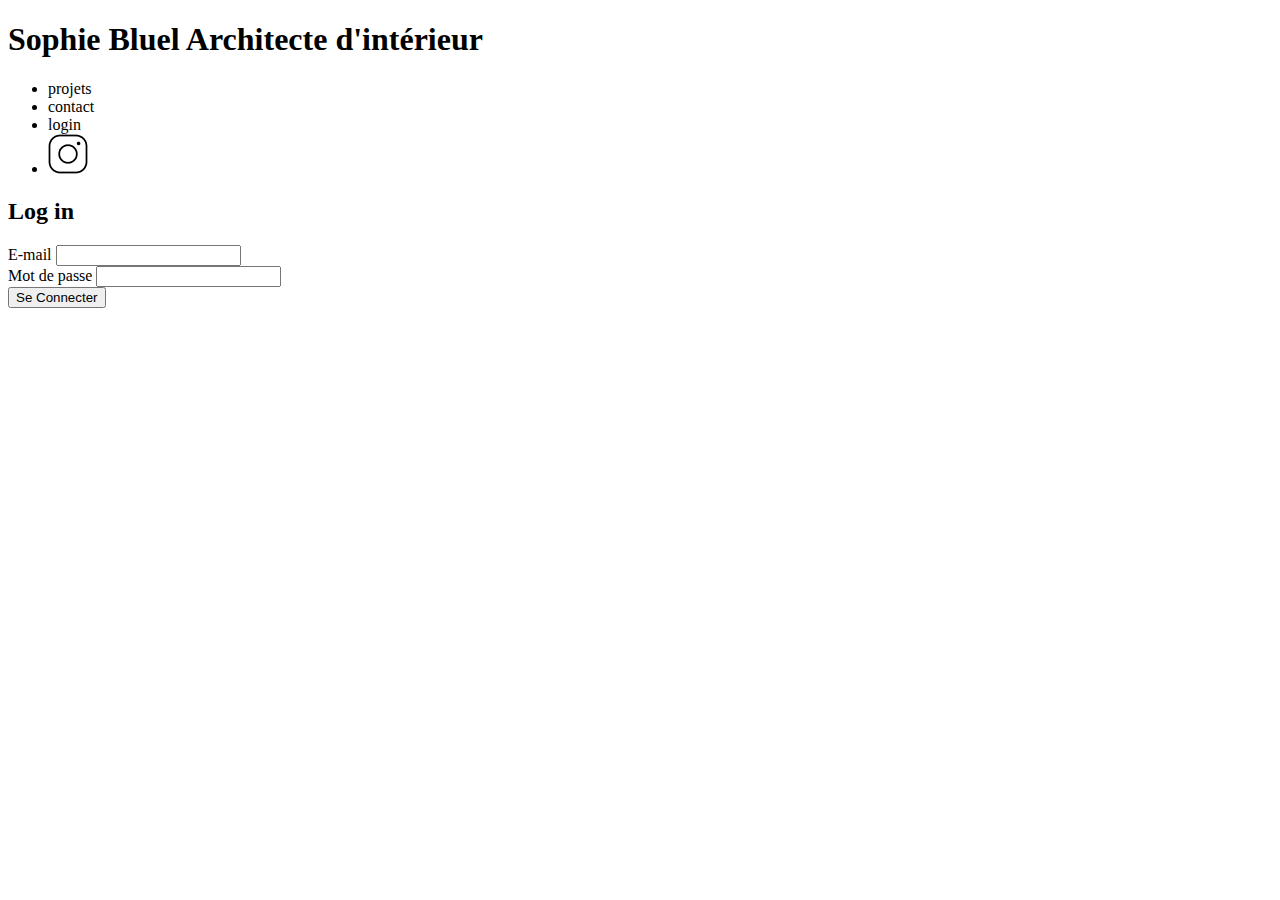
==== login.html @ 17e56d1c "feat: add login.js" ====
<!DOCTYPE html>
<html>
<head>
  <title>Log in</title>
</head>
<body>
    <header>
        <h1>Sophie Bluel <span>Architecte d'intérieur</span></h1>
        <nav>
            <ul>
                <li>projets</li>
                <li>contact</li>
                <li>login</li>
                <li><img src="./assets/icons/instagram.png" alt="Instagram"></li>
            </ul>
        </nav>
    </header>
  <h2>Log in</h2>
  <form action="/users/login" method="post">
    <div>
      <label for="username">E-mail</label>
      <input type="text" id="username" name="username" required>
    </div>
    <div>
      <label for="password">Mot de passe</label>
      <input type="password" id="password" name="password" required>
    </div>
    <div>
      <input type="submit" value="Se Connecter">
    </div>
  </form>
  <script src="js/login.js"></script>
</body>
</html>
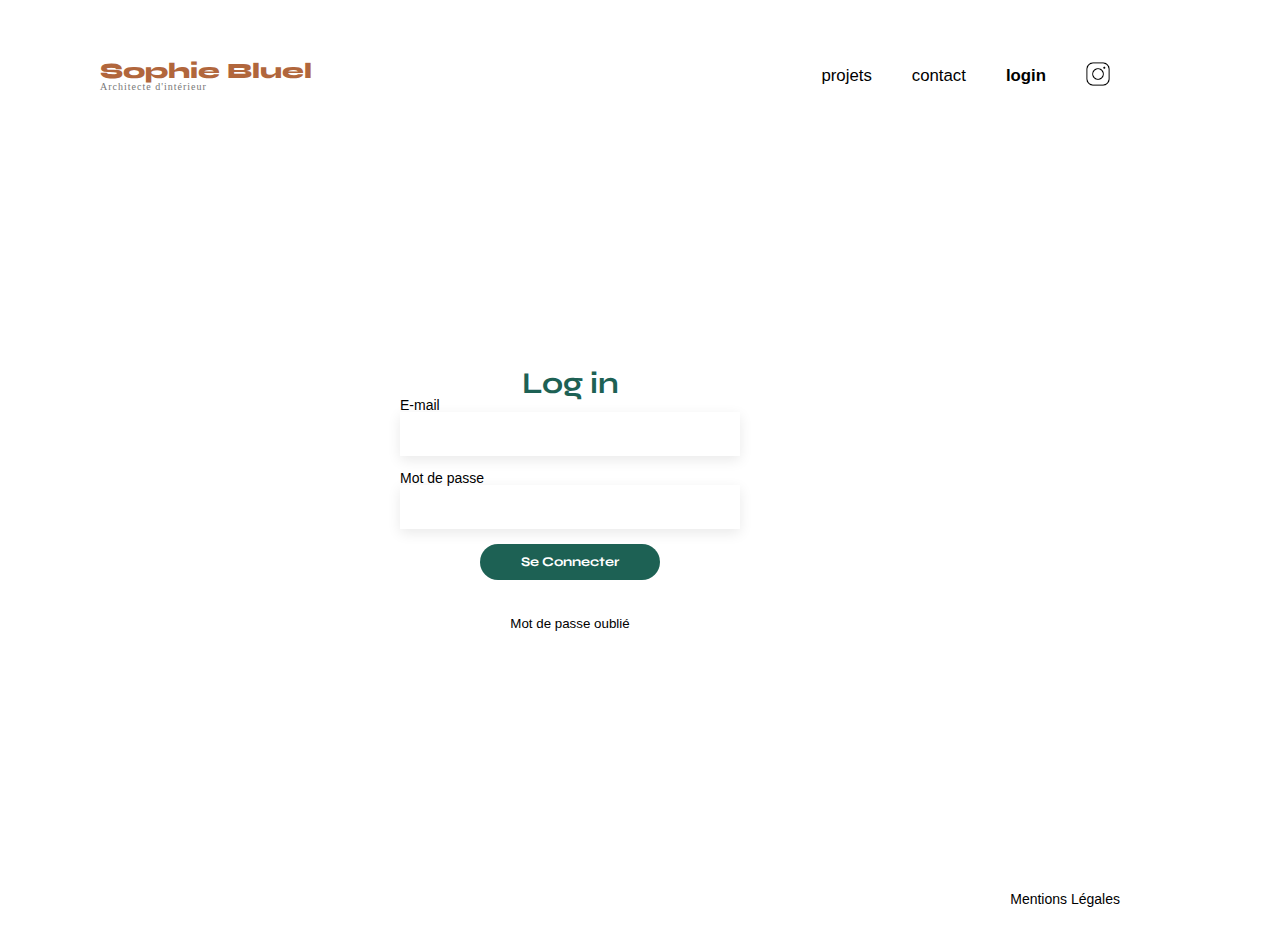
==== commit becc6011: "feat: integer login page" ====
--- a/login.html
+++ b/login.html
@@ -1,7 +1,9 @@
 <!DOCTYPE html>
 <html>
 <head>
-  <title>Log in</title>
+    <title>Log in</title>
+    <link rel="stylesheet" href="assets/style.css">
+    <link rel="stylesheet" href="assets/login.css">
 </head>
 <body>
     <header>
@@ -10,25 +12,31 @@
             <ul>
                 <li>projets</li>
                 <li>contact</li>
-                <li>login</li>
+                <li id="login">login</li>
                 <li><img src="./assets/icons/instagram.png" alt="Instagram"></li>
             </ul>
         </nav>
     </header>
-  <h2>Log in</h2>
-  <form action="/users/login" method="post">
-    <div>
-      <label for="username">E-mail</label>
-      <input type="text" id="username" name="username" required>
-    </div>
-    <div>
-      <label for="password">Mot de passe</label>
-      <input type="password" id="password" name="password" required>
-    </div>
-    <div>
-      <input type="submit" value="Se Connecter">
-    </div>
-  </form>
-  <script src="js/login.js"></script>
+    <main>
+        <h2>Log in</h2>
+        <form>
+            <div>
+                <label for="username">E-mail</label>
+                <input type="text" id="username" name="username" required>
+            </div>
+            <div>
+                <label for="password">Mot de passe</label>
+                <input type="password" id="password" name="password" required>
+            </div>
+            <div>
+                <input type="submit" value="Se Connecter">
+                <button class="forgot-password">Mot de passe oublié</button>
+            </div>
+        </form>
+    </main>
+    <footer>
+        <a href="#">Mentions Légales</a>
+    </footer>
+    <script src="js/login.js"></script>
 </body>
 </html>
--- a/assets/style.css
+++ b/assets/style.css
@@ -0,0 +1,326 @@
+/* http://meyerweb.com/eric/tools/css/reset/
+   v2.0 | 20110126
+   License: none (public domain)
+*/
+
+@import url('https://fonts.googleapis.com/css2?family=Syne&display=swap');
+
+html, body, div, span, applet, object, iframe,
+h1, h2, h3, h4, h5, h6, p, blockquote, pre,
+a, abbr, acronym, address, big, cite, code,
+del, dfn, em, img, ins, kbd, q, s, samp,
+small, strike, strong, sub, sup, tt, var,
+b, u, i, center,
+dl, dt, dd, ol, ul, li,
+fieldset, form, label, legend,
+table, caption, tbody, tfoot, thead, tr, th, td,
+article, aside, canvas, details, embed,
+figure, figcaption, footer, header, hgroup,
+menu, nav, output, ruby, section, summary,
+time, mark, audio, video {
+	margin: 0;
+	padding: 0;
+	border: 0;
+	font-size: 100%;
+	font: inherit;
+	vertical-align: baseline;
+}
+/* HTML5 display-role reset for older browsers */
+article, aside, details, figcaption, figure,
+footer, header, hgroup, menu, nav, section {
+	display: block;
+}
+body {
+	line-height: 1;
+}
+ol, ul {
+	list-style: none;
+}
+blockquote, q {
+	quotes: none;
+}
+blockquote:before, blockquote:after,
+q:before, q:after {
+	content: '';
+	content: none;
+}
+table {
+	border-collapse: collapse;
+	border-spacing: 0;
+}
+/** end reset css**/
+body {
+	max-width: 1140px;
+	margin:auto;
+	font-family: 'Work Sans' ;
+	font-size: 14px;
+}
+header {
+	display: flex;
+	justify-content: space-between;
+	margin: 50px 0
+}
+section {
+	margin: 50px 0
+}
+
+h1{
+	display: flex;
+	flex-direction: column;
+	font-family: 'Syne';
+	font-size: 22px;
+	font-weight: 800;
+	color: #B1663C
+}
+
+h1 > span {
+	font-family: 'Work Sans';
+	font-size:10px;
+	letter-spacing: 0.1em;
+;
+}
+
+h2{
+	font-family: 'Syne';
+	font-weight: 700;
+	font-size: 30px;
+	color: #1D6154
+}
+h3{
+	font-size: 40px;
+}
+nav ul {
+	display: flex;
+	align-items: center;
+	list-style-type: none;
+
+}
+nav li {
+	padding: 0 10px;
+	font-size: 1.2em;
+}
+
+li:hover {
+	color: #B1663C;
+}
+#introduction {
+	display: flex;
+	align-items: center;
+}
+#introduction figure {
+	flex: 1
+}
+#introduction img {
+	display: block;
+	margin: auto;
+	width: 80%;
+}
+
+#introduction article {
+	flex: 1
+}
+#introduction h2 {
+	margin-bottom: 1em;
+}
+
+#introduction p {
+	margin-bottom: 0.5em;
+}
+#portfolio h2 {
+	text-align: center;
+	margin-bottom: 1em;
+}
+
+
+/* FILTERS */
+
+.filter-container {
+	display: flex;
+	justify-content: space-around;
+	align-items: center;
+	padding: 1rem 16rem 3rem 16rem;
+}
+
+.filter-container ul {
+    display: flex;
+    justify-content: space-between;
+    padding: 0;
+    list-style: none;
+}
+
+
+.filter-button {
+	background-color: white;
+	border: 2px solid #1D6154;
+	border-radius: 20px;
+	color: #1D6154;
+	padding: 10px 20px;
+	text-align: center;
+	text-decoration: none;
+	display: inline-block;
+	font-size: 16px;
+	transition: all 0.3s ease;
+	cursor: pointer;
+	margin: 0 0.5rem 0 0.5rem;
+}
+  
+.filter-button:hover {
+	background-color: #1D6154;
+	border: 2px solid white;
+	color: white;
+}
+
+
+.gallery {
+	width: 100%;
+	display: grid;
+	grid-template-columns: 1fr 1fr 1fr;
+	grid-column-gap: 20px;
+	grid-row-gap: 20px;
+}
+
+.gallery img {
+	width: 100%;
+
+}
+#contact {
+	width: 50%;
+margin: auto;
+}
+#contact > * {
+	text-align: center;
+
+}
+#contact h2{
+	margin-bottom: 20px;
+}
+#contact form {
+	text-align: left;
+	margin-top:30px;
+	display: flex;
+	flex-direction: column;
+}
+
+#contact input {
+	height: 50px;
+	font-size: 1.2em;
+	border: none;
+	box-shadow: 0px 4px 14px rgba(0, 0, 0, 0.09);
+}
+#contact label {
+	margin: 2em 0 1em 0;
+}
+#contact textarea {
+	border: none;
+	box-shadow: 0px 4px 14px rgba(0, 0, 0, 0.09);
+}
+
+input[type="submit"]{
+	font-family: 'Syne';
+	font-weight: 700;
+	color: white;
+	background-color: #1D6154;
+	margin : 2em auto ;
+	width: 180px;
+	text-align: center;
+	border-radius: 60px ;
+}
+
+footer nav ul {
+	display: flex;
+	justify-content: flex-end;
+	margin: 2em
+}
+
+
+/* MODAL */
+
+.title-container {
+    display: flex;
+    justify-content: center;
+    align-items: center;
+}
+
+.title-container h2 {
+    margin-right: 20px;
+}
+
+.title-container button {
+    font-size: 16px;
+    padding: 8px 12px;
+    border: none;
+    color: black;
+    cursor: pointer;
+    border-radius: 5px;
+    transition: 0.3s;
+	background-color: white;
+	padding-bottom: 2rem;
+}
+
+/* DIALOG */
+
+#dialog-container {
+	position: fixed;
+	top: 0;
+	bottom: 0;
+	left: 0;
+	right: 0;
+	background: rgba(0.2,0,0,0.7);
+
+	display: none;
+	justify-content: center;
+	align-items: center;
+
+}
+
+#dialog {
+	background: white;
+	padding: 5rem;border-radius: 10px;
+
+}
+
+#title {
+	position: relative;
+}
+
+#project-list {
+	border-bottom: 2px solid #0000;
+}
+
+#buttons-container {
+	display: flex;
+	flex-direction: column;
+}
+
+#add-photo-button {
+	background-color: #1D6154;
+	border: 2px solid white;
+	border-radius: 20px;
+	color: white;
+	padding: 10px 20px;
+	text-align: center;
+	text-decoration: none;
+	display: inline-block;
+	font-size: 16px;
+	transition: all 0.3s ease;
+	cursor: pointer;
+	margin: 0 0.5rem 0 0.5rem;
+}
+
+#delete-galery {
+	background-color: white;
+	color: red;
+	padding: 10px 20px;
+	text-align: center;
+	text-decoration: none;
+	display: inline-block;
+	font-size: 16px;
+	transition: all 0.3s ease;
+	cursor: pointer;
+	margin: 0 0.5rem 0 0.5rem;
+}
+
+
+
+/* LOGIN */
+
--- a/assets/login.css
+++ b/assets/login.css
@@ -0,0 +1,120 @@
+body {
+    font-family: Arial, sans-serif;
+    margin: 0;
+    padding: 0;
+}
+
+header {
+    display: flex;
+    justify-content: space-between;
+    align-items: center;
+    padding: 10px 20px;
+}
+
+header h1 span {
+    font-weight: normal;
+    color: #777;
+}
+
+header h1 {
+    margin-left: 5rem; 
+}
+
+
+nav ul {
+    list-style: none;
+    padding: 0;
+    display: flex;
+    gap: 20px;
+}
+
+nav li {
+    cursor: pointer;
+}
+
+nav li#login { 
+    font-weight: bold;
+}
+
+
+nav img {
+    height: 24px;
+    width: auto;
+}
+
+main {
+    display: flex;
+    flex-direction: column;
+    align-items: center;
+    justify-content: center;
+    min-height: 80vh;
+}
+
+div {
+    margin-bottom: 15px;
+    width: 100%;
+    max-width: 400px;
+}
+
+label, input {
+    width: 100%;
+    display: block;	
+	border: none;
+}
+
+input[type="submit"], .forgot-password {
+    border: none;
+    padding: 10px 20px;
+    border-radius: 20px;
+    cursor: pointer;
+    text-align: center;
+    display: block;
+    margin-top: 10px;
+}
+
+input[type="text"], input[type="password"] {
+    box-shadow: 0px 4px 14px rgba(0, 0, 0, 0.09);
+	height: 1.5rem;
+	width: 20rem;
+    padding: 10px;
+}
+
+
+
+
+.forgot-password {
+    background-color: white;
+    margin-left: auto;
+    margin-right: auto;
+}
+
+
+
+footer {
+    display: flex;
+    justify-content: flex-end;
+    align-items: flex-end;
+    padding: 20px; 
+}
+
+footer a {
+    color: black;
+    text-decoration: none;
+    cursor: pointer;
+}
+
+footer a:hover {
+    text-decoration: underline;
+}
+
+
+@media (max-width: 600px) {
+    header {
+        flex-direction: column;
+    }
+
+    nav ul {
+        flex-direction: column;
+        gap: 10px;
+    }
+}
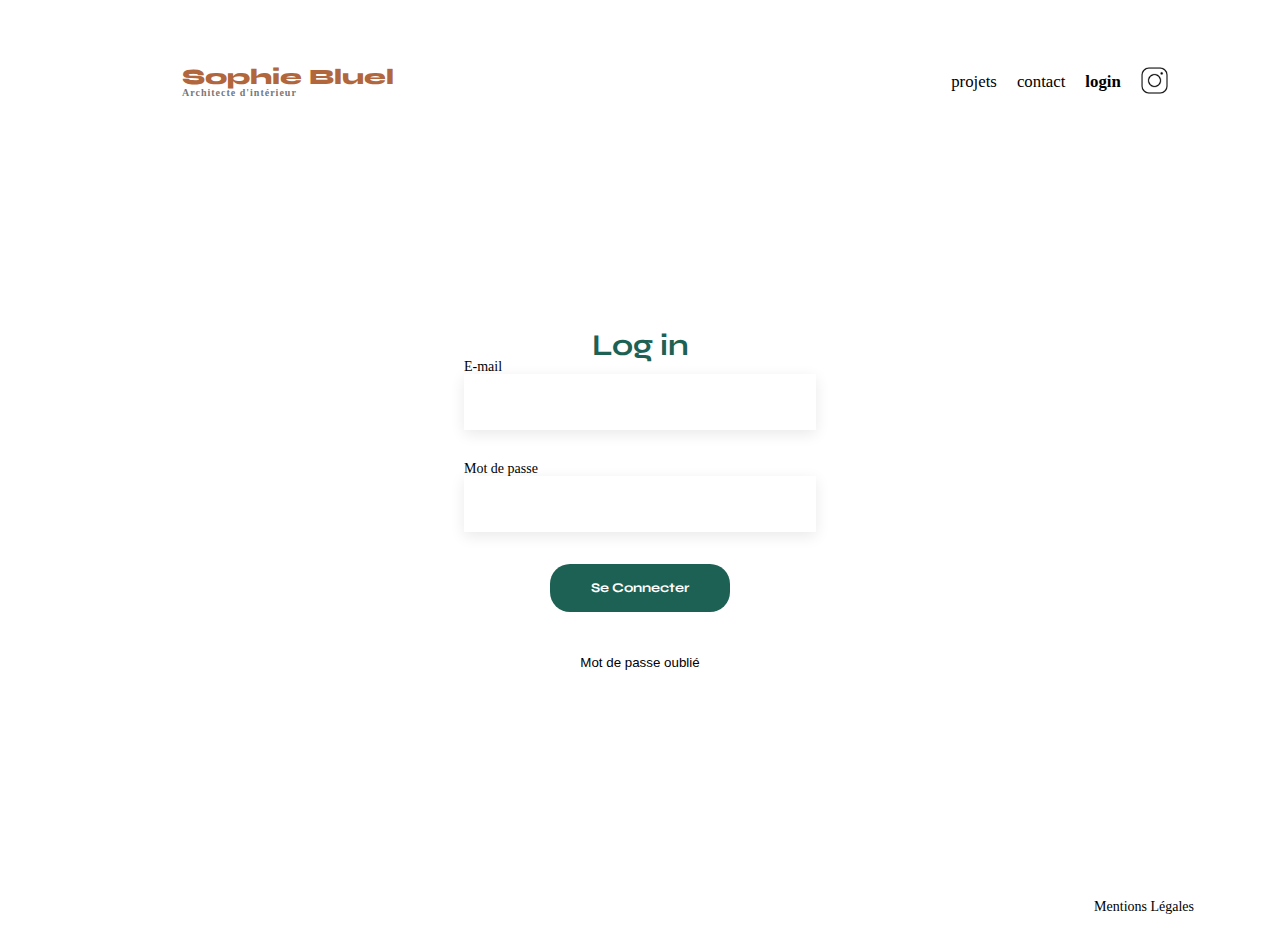
==== commit 1d2fd22d: "docs: document the login.html" ====
--- a/login.html
+++ b/login.html
@@ -1,11 +1,17 @@
 <!DOCTYPE html>
 <html>
+
+<!-- head -->
 <head>
     <title>Log in</title>
     <link rel="stylesheet" href="assets/style.css">
     <link rel="stylesheet" href="assets/login.css">
 </head>
+
+
 <body>
+
+    <!-- header -->
     <header>
         <h1>Sophie Bluel <span>Architecte d'intérieur</span></h1>
         <nav>
@@ -17,6 +23,8 @@
             </ul>
         </nav>
     </header>
+
+    <!-- main -->
     <main>
         <h2>Log in</h2>
         <form>
@@ -34,6 +42,8 @@
             </div>
         </form>
     </main>
+
+    <!-- footer -->
     <footer>
         <a href="#">Mentions Légales</a>
     </footer>
--- a/assets/style.css
+++ b/assets/style.css
@@ -1,240 +1,271 @@
-/* http://meyerweb.com/eric/tools/css/reset/
-   v2.0 | 20110126
-   License: none (public domain)
-*/
-
-@import url('https://fonts.googleapis.com/css2?family=Syne&display=swap');
-
-html, body, div, span, applet, object, iframe,
-h1, h2, h3, h4, h5, h6, p, blockquote, pre,
-a, abbr, acronym, address, big, cite, code,
-del, dfn, em, img, ins, kbd, q, s, samp,
-small, strike, strong, sub, sup, tt, var,
-b, u, i, center,
-dl, dt, dd, ol, ul, li,
-fieldset, form, label, legend,
-table, caption, tbody, tfoot, thead, tr, th, td,
-article, aside, canvas, details, embed,
-figure, figcaption, footer, header, hgroup,
-menu, nav, output, ruby, section, summary,
-time, mark, audio, video {
-	margin: 0;
-	padding: 0;
-	border: 0;
-	font-size: 100%;
-	font: inherit;
-	vertical-align: baseline;
-}
-/* HTML5 display-role reset for older browsers */
-article, aside, details, figcaption, figure,
-footer, header, hgroup, menu, nav, section {
-	display: block;
-}
-body {
-	line-height: 1;
-}
-ol, ul {
-	list-style: none;
-}
-blockquote, q {
-	quotes: none;
-}
-blockquote:before, blockquote:after,
-q:before, q:after {
-	content: '';
-	content: none;
-}
-table {
-	border-collapse: collapse;
-	border-spacing: 0;
-}
-/** end reset css**/
-body {
-	max-width: 1140px;
-	margin:auto;
-	font-family: 'Work Sans' ;
-	font-size: 14px;
-}
-header {
-	display: flex;
-	justify-content: space-between;
-	margin: 50px 0
-}
-section {
-	margin: 50px 0
-}
-
-h1{
-	display: flex;
-	flex-direction: column;
-	font-family: 'Syne';
-	font-size: 22px;
-	font-weight: 800;
-	color: #B1663C
-}
-
-h1 > span {
-	font-family: 'Work Sans';
-	font-size:10px;
-	letter-spacing: 0.1em;
-;
-}
-
-h2{
-	font-family: 'Syne';
-	font-weight: 700;
-	font-size: 30px;
-	color: #1D6154
-}
-h3{
-	font-size: 40px;
-}
-nav ul {
-	display: flex;
-	align-items: center;
-	list-style-type: none;
-
-}
-nav li {
-	padding: 0 10px;
-	font-size: 1.2em;
-}
-
-li:hover {
-	color: #B1663C;
-}
-#introduction {
-	display: flex;
-	align-items: center;
-}
-#introduction figure {
-	flex: 1
-}
-#introduction img {
-	display: block;
+	/* http://meyerweb.com/eric/tools/css/reset/
+	v2.0 | 20110126
+	License: none (public domain)
+	*/
+
+	@import url('https://fonts.googleapis.com/css2?family=Syne&display=swap');
+
+	html, body, div, span, applet, object, iframe,
+	h1, h2, h3, h4, h5, h6, p, blockquote, pre,
+	a, abbr, acronym, address, big, cite, code,
+	del, dfn, em, img, ins, kbd, q, s, samp,
+	small, strike, strong, sub, sup, tt, var,
+	b, u, i, center,
+	dl, dt, dd, ol, ul, li,
+	fieldset, form, label, legend,
+	table, caption, tbody, tfoot, thead, tr, th, td,
+	article, aside, canvas, details, embed,
+	figure, figcaption, footer, header, hgroup,
+	menu, nav, output, ruby, section, summary,
+	time, mark, audio, video {
+		margin: 0;
+		padding: 0;
+		border: 0;
+		font-size: 100%;
+		font: inherit;
+		vertical-align: baseline;
+	}
+	article, aside, details, figcaption, figure,
+	footer, header, hgroup, menu, nav, section {
+		display: block;
+	}
+	ol, ul {
+		list-style: none;
+	}
+	blockquote, q {
+		quotes: none;
+	}
+	blockquote:before, blockquote:after,
+	q:before, q:after {
+		content: '';
+		content: none;
+	}
+	table {
+		border-collapse: collapse;
+		border-spacing: 0;
+	}
+	/** end reset css**/
+	body {
+		max-width: 1140px;
+		margin:auto;
+		font-family: 'Work Sans' ;
+		font-size: 14px;
+		line-height: 1;
+	}
+	header {
+		display: flex;
+		justify-content: space-between;
+		margin: 50px 0
+	}
+	section {
+		margin: 50px 0
+	}
+
+	h1{
+		display: flex;
+		flex-direction: column;
+		font-family: 'Syne';
+		font-size: 22px;
+		font-weight: 800;
+		color: #B1663C
+	}
+
+	h1 > span {
+		font-family: 'Work Sans';
+		font-size:10px;
+		letter-spacing: 0.1em;
+	;
+	}
+
+	h2{
+		font-family: 'Syne';
+		font-weight: 700;
+		font-size: 30px;
+		color: #1D6154
+	}
+	h3{
+		font-size: 40px;
+	}
+	nav ul {
+		display: flex;
+		align-items: center;
+		list-style-type: none;
+
+	}
+	nav li {
+		padding: 0 10px;
+		font-size: 1.2em;
+	}
+
+	li:hover {
+		color: #B1663C;
+	}
+	#introduction {
+		display: flex;
+		align-items: center;
+	}
+	#introduction figure {
+		flex: 1
+	}
+	#introduction img {
+		display: block;
+		margin: auto;
+		width: 80%;
+	}
+
+	#introduction article {
+		flex: 1
+	}
+	#introduction h2 {
+		margin-bottom: 1em;
+	}
+
+	#introduction p {
+		margin-bottom: 0.5em;
+	}
+	#portfolio h2 {
+		text-align: center;
+		margin-bottom: 1em;
+	}
+
+	/* EDIT BUTTON */
+
+	#edit-button {
+		display: block;
+	}
+	
+
+	/* FILTERS */
+
+	.filter-container {
+		display: flex;
+		justify-content: space-around;
+		align-items: center;
+		padding: 1rem 16rem 3rem 16rem;
+	}
+
+	.filter-container ul {
+		display: flex;
+		justify-content: space-between;
+		padding: 0;
+		list-style: none;
+	}
+
+
+	.filter-button {
+		background-color: white;
+		border: 2px solid #1D6154;
+		border-radius: 20px;
+		color: #1D6154;
+		padding: 10px 20px;
+		text-align: center;
+		text-decoration: none;
+		display: inline-block;
+		font-size: 16px;
+		transition: all 0.3s ease;
+		cursor: pointer;
+		margin: 0 0.5rem 0 0.5rem;
+	}
+	
+	.filter-button:hover {
+		background-color: #1D6154;
+		border: 2px solid white;
+		color: white;
+	}
+
+
+	.gallery {
+		width: 100%;
+		display: grid;
+		grid-template-columns: 1fr 1fr 1fr;
+		grid-column-gap: 20px;
+		grid-row-gap: 20px;
+	}
+
+	.gallery img {
+		width: 100%;
+
+	}
+	#contact {
+		width: 50%;
 	margin: auto;
-	width: 80%;
-}
-
-#introduction article {
-	flex: 1
-}
-#introduction h2 {
-	margin-bottom: 1em;
-}
-
-#introduction p {
-	margin-bottom: 0.5em;
-}
-#portfolio h2 {
-	text-align: center;
-	margin-bottom: 1em;
-}
-
-
-/* FILTERS */
-
-.filter-container {
-	display: flex;
-	justify-content: space-around;
-	align-items: center;
-	padding: 1rem 16rem 3rem 16rem;
-}
-
-.filter-container ul {
-    display: flex;
-    justify-content: space-between;
-    padding: 0;
-    list-style: none;
-}
-
-
-.filter-button {
-	background-color: white;
-	border: 2px solid #1D6154;
-	border-radius: 20px;
-	color: #1D6154;
-	padding: 10px 20px;
-	text-align: center;
-	text-decoration: none;
-	display: inline-block;
-	font-size: 16px;
-	transition: all 0.3s ease;
-	cursor: pointer;
-	margin: 0 0.5rem 0 0.5rem;
-}
-  
-.filter-button:hover {
-	background-color: #1D6154;
-	border: 2px solid white;
-	color: white;
-}
-
-
-.gallery {
-	width: 100%;
-	display: grid;
-	grid-template-columns: 1fr 1fr 1fr;
-	grid-column-gap: 20px;
-	grid-row-gap: 20px;
-}
-
-.gallery img {
-	width: 100%;
-
-}
-#contact {
-	width: 50%;
-margin: auto;
-}
-#contact > * {
-	text-align: center;
-
-}
-#contact h2{
-	margin-bottom: 20px;
-}
-#contact form {
-	text-align: left;
-	margin-top:30px;
-	display: flex;
-	flex-direction: column;
-}
-
-#contact input {
-	height: 50px;
-	font-size: 1.2em;
-	border: none;
-	box-shadow: 0px 4px 14px rgba(0, 0, 0, 0.09);
-}
-#contact label {
-	margin: 2em 0 1em 0;
-}
-#contact textarea {
-	border: none;
-	box-shadow: 0px 4px 14px rgba(0, 0, 0, 0.09);
-}
-
-input[type="submit"]{
-	font-family: 'Syne';
-	font-weight: 700;
-	color: white;
-	background-color: #1D6154;
-	margin : 2em auto ;
-	width: 180px;
-	text-align: center;
-	border-radius: 60px ;
-}
-
-footer nav ul {
-	display: flex;
-	justify-content: flex-end;
-	margin: 2em
-}
-
-
-/* MODAL */
-
+	}
+	#contact > * {
+		text-align: center;
+
+	}
+	#contact h2{
+		margin-bottom: 20px;
+	}
+	#contact form {
+		text-align: left;
+		margin-top:30px;
+		display: flex;
+		flex-direction: column;
+	}
+
+	#contact input {
+		height: 50px;
+		font-size: 1.2em;
+		border: none;
+		box-shadow: 0px 4px 14px rgba(0, 0, 0, 0.09);
+	}
+	#contact label {
+		margin: 2em 0 1em 0;
+	}
+	#contact textarea {
+		border: none;
+		box-shadow: 0px 4px 14px rgba(0, 0, 0, 0.09);
+	}
+
+	input[type="submit"]{
+		font-family: 'Syne';
+		font-weight: 700;
+		color: white;
+		background-color: #1D6154;
+		margin : 2em auto ;
+		width: 180px;
+		text-align: center;
+		border-radius: 60px ;
+	}
+
+	footer nav ul {
+		display: flex;
+		justify-content: flex-end;
+		margin: 2em
+	}
+
+
+
+
+
+	
+/* DIALOG CONTAINER STYLES */
+#dialog-container {
+    display: none;
+    position: fixed;
+    top: 0;
+    left: 0;
+    width: 100vw;
+    height: 100vh;
+    background: rgba(0, 0, 0, 0.5);
+    justify-content: center;
+    align-items: center;
+    z-index: 1000;
+}
+
+#dialog {
+    background: white;
+    max-width: 30vw;
+    max-height: 100vh;
+    overflow-y: auto;
+    padding: 20px;
+    border-radius: 8px;
+    box-shadow: 0 10px 20px rgba(0, 0, 0, 0.2);
+    position: relative;
+}
+
+/* TITLE CONTAINER STYLES */
 .title-container {
     display: flex;
     justify-content: center;
@@ -253,74 +284,105 @@
     cursor: pointer;
     border-radius: 5px;
     transition: 0.3s;
-	background-color: white;
-	padding-bottom: 2rem;
-}
-
-/* DIALOG */
-
-#dialog-container {
-	position: fixed;
-	top: 0;
-	bottom: 0;
-	left: 0;
-	right: 0;
-	background: rgba(0.2,0,0,0.7);
-
-	display: none;
-	justify-content: center;
-	align-items: center;
-
-}
-
-#dialog {
-	background: white;
-	padding: 5rem;border-radius: 10px;
-
-}
-
-#title {
-	position: relative;
-}
-
+    background-color: white;
+    padding-bottom: 2rem;
+}
+
+#title-container {
+    display: flex; 
+    justify-content: center;
+    align-items: center; 
+    position: relative;
+}
+
+
+#cross {
+    position: absolute;
+    right: 10px;
+    top: 10px;
+    background: transparent;
+    border: none;
+    font-size: 24px;
+    cursor: pointer;
+}
+
+#title h3 {
+    font-size: 20px;
+    margin: 0;
+}
+
+/* PROJECT LIST STYLES */
 #project-list {
-	border-bottom: 2px solid #0000;
-}
-
+    border-bottom: 2px solid #0000;
+}
+
+#projects-list {
+    display: flex;
+    flex-wrap: wrap;
+    justify-content: center;
+    padding: 1rem;
+    overflow-y: auto;
+    max-height: 80rem;  
+}
+
+
+#projects-list img {
+    max-width: 100%;  
+    height: auto;
+    object-fit: cover;
+    border-radius: 8px;
+}
+
+#modal-project-list {
+    display: flex;
+    flex-wrap: wrap;
+    justify-content: space-between;
+    padding: 1rem;
+}
+
+
+#modal-project-list li {
+    list-style: none;
+    flex: 0 0 calc(20% - 1rem); 
+    box-shadow: 0px 2px 4px rgba(0, 0, 0, 0.1);
+    transition: transform 0.3s ease;
+}
+
+
+
+#modal-project-list li:hover {
+    transform: scale(1.05);
+}
+
+/* BUTTONS CONTAINER STYLES */
 #buttons-container {
-	display: flex;
-	flex-direction: column;
+    display: flex;
+    flex-direction: column;
+}
+
+#add-photo-button,
+#delete-gallery {
+    padding: 10px 20px;
+    text-align: center;
+    text-decoration: none;
+    display: inline-block;
+    font-size: 16px;
+    transition: all 0.3s ease;
+    cursor: pointer;
+    margin: 0 0.5rem 0 0.5rem;
+    border-radius: 20px;
 }
 
 #add-photo-button {
-	background-color: #1D6154;
-	border: 2px solid white;
-	border-radius: 20px;
-	color: white;
-	padding: 10px 20px;
-	text-align: center;
-	text-decoration: none;
-	display: inline-block;
-	font-size: 16px;
-	transition: all 0.3s ease;
-	cursor: pointer;
-	margin: 0 0.5rem 0 0.5rem;
-}
-
-#delete-galery {
-	background-color: white;
-	color: red;
-	padding: 10px 20px;
-	text-align: center;
-	text-decoration: none;
-	display: inline-block;
-	font-size: 16px;
-	transition: all 0.3s ease;
-	cursor: pointer;
-	margin: 0 0.5rem 0 0.5rem;
-}
-
-
-
-/* LOGIN */
-
+    background-color: #1D6154;
+    border: 2px solid white;
+    color: white;
+}
+
+#delete-gallery {
+    background-color: white;
+    color: red;
+    border: none;
+}
+
+
--- a/assets/login.css
+++ b/assets/login.css
@@ -1,18 +1,13 @@
-body {
-    font-family: Arial, sans-serif;
-    margin: 0;
-    padding: 0;
-}
+/* header */
 
 header {
     display: flex;
     justify-content: space-between;
     align-items: center;
-    padding: 10px 20px;
+    padding: 1rem 2rem;
 }
 
 header h1 span {
-    font-weight: normal;
     color: #777;
 }
 
@@ -20,12 +15,12 @@
     margin-left: 5rem; 
 }
 
+/* top menu */
 
 nav ul {
     list-style: none;
     padding: 0;
     display: flex;
-    gap: 20px;
 }
 
 nav li {
@@ -38,22 +33,23 @@
 
 
 nav img {
-    height: 24px;
+    height: 1.7rem;
     width: auto;
 }
+
+/* main */
 
 main {
     display: flex;
     flex-direction: column;
     align-items: center;
     justify-content: center;
-    min-height: 80vh;
+    min-height: 45rem;
 }
 
 div {
-    margin-bottom: 15px;
+    margin-bottom: 2rem;
     width: 100%;
-    max-width: 400px;
 }
 
 label, input {
@@ -64,22 +60,20 @@
 
 input[type="submit"], .forgot-password {
     border: none;
-    padding: 10px 20px;
+    padding: 1rem 2rem;
     border-radius: 20px;
     cursor: pointer;
     text-align: center;
     display: block;
-    margin-top: 10px;
+    margin-top: 1rem;
 }
 
 input[type="text"], input[type="password"] {
     box-shadow: 0px 4px 14px rgba(0, 0, 0, 0.09);
 	height: 1.5rem;
 	width: 20rem;
-    padding: 10px;
+    padding: 1rem;
 }
-
-
 
 
 .forgot-password {
@@ -88,13 +82,13 @@
     margin-right: auto;
 }
 
-
+/* footer */
 
 footer {
     display: flex;
     justify-content: flex-end;
     align-items: flex-end;
-    padding: 20px; 
+    padding: 1rem; 
 }
 
 footer a {
@@ -108,6 +102,9 @@
 }
 
 
+/* media queries */
+
+
 @media (max-width: 600px) {
     header {
         flex-direction: column;
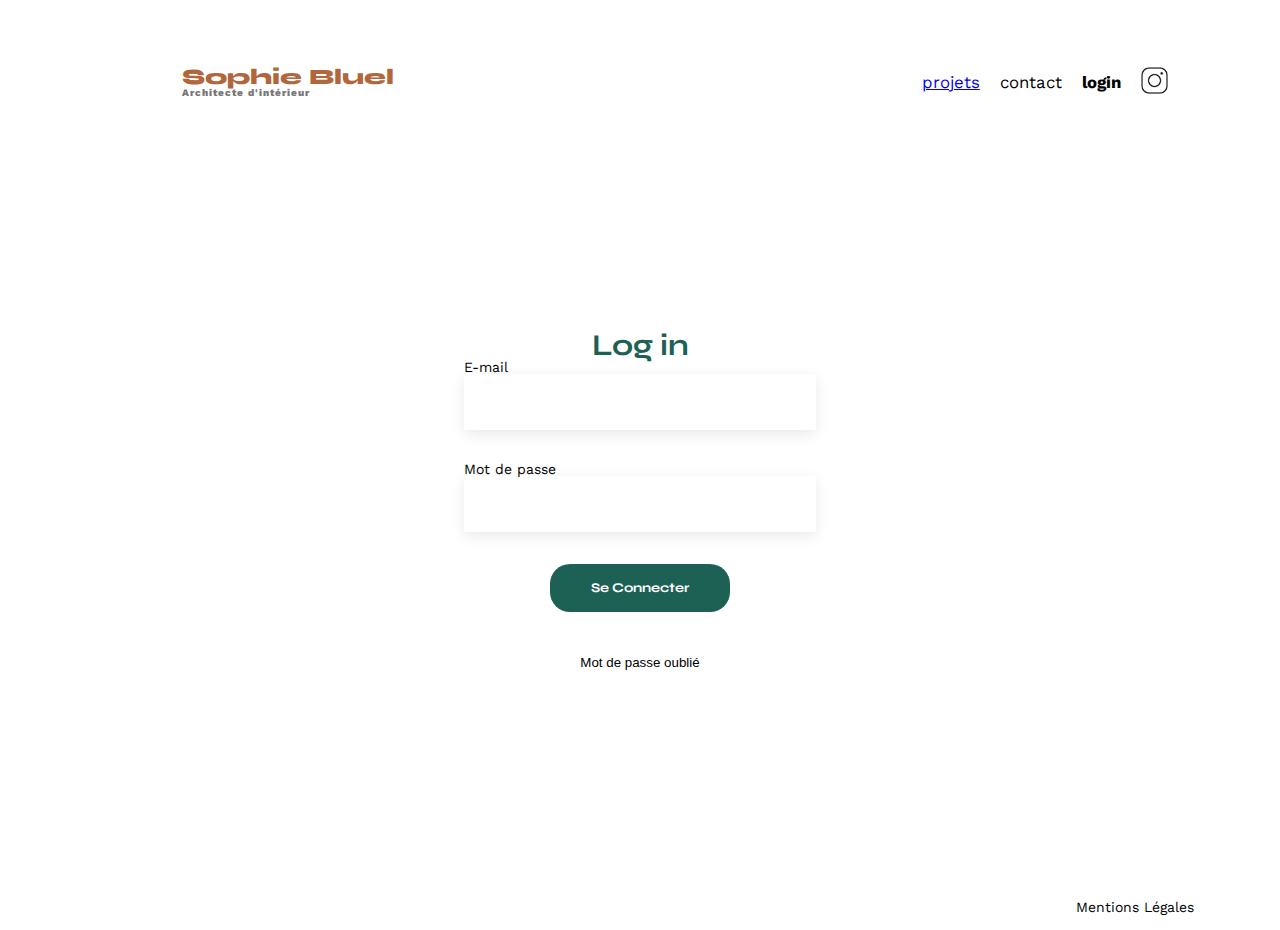
==== commit 23386974: "feat: redirects to the projects page when the tab is clicked & add link tags in login.html" ====
--- a/login.html
+++ b/login.html
@@ -6,6 +6,10 @@
     <title>Log in</title>
     <link rel="stylesheet" href="assets/style.css">
     <link rel="stylesheet" href="assets/login.css">
+    <link rel="preconnect" href="https://fonts.googleapis.com">
+    <link rel="preconnect" href="https://fonts.gstatic.com" crossorigin>
+    <link href="https://fonts.googleapis.com/css2?family=Syne:wght@700;800&family=Work+Sans&display=swap" rel="stylesheet">
+
 </head>
 
 
@@ -14,9 +18,10 @@
     <!-- header -->
     <header>
         <h1>Sophie Bluel <span>Architecte d'intérieur</span></h1>
+        
         <nav>
             <ul>
-                <li>projets</li>
+                <li><a href="#" id="projects-tab">projets</a></li>
                 <li>contact</li>
                 <li id="login">login</li>
                 <li><img src="./assets/icons/instagram.png" alt="Instagram"></li>
--- a/assets/style.css
+++ b/assets/style.css
@@ -128,14 +128,14 @@
 		margin-bottom: 1em;
 	}
 
-	/* EDIT BUTTON */
+	/* edit button */
 
 	#edit-button {
 		display: block;
 	}
 	
 
-	/* FILTERS */
+	/* filters */
 
 	.filter-container {
 		display: flex;
@@ -240,7 +240,7 @@
 
 
 	
-/* DIALOG CONTAINER STYLES */
+/* dialog container */
 #dialog-container {
     display: none;
     position: fixed;
@@ -265,7 +265,7 @@
     position: relative;
 }
 
-/* TITLE CONTAINER STYLES */
+/* title container */
 .title-container {
     display: flex;
     justify-content: center;
@@ -311,7 +311,7 @@
     margin: 0;
 }
 
-/* PROJECT LIST STYLES */
+/* project list */
 #project-list {
     border-bottom: 2px solid #0000;
 }
@@ -354,7 +354,7 @@
     transform: scale(1.05);
 }
 
-/* BUTTONS CONTAINER STYLES */
+/* buttons container */
 #buttons-container {
     display: flex;
     flex-direction: column;
@@ -384,5 +384,3 @@
     color: red;
     border: none;
 }
-
-
